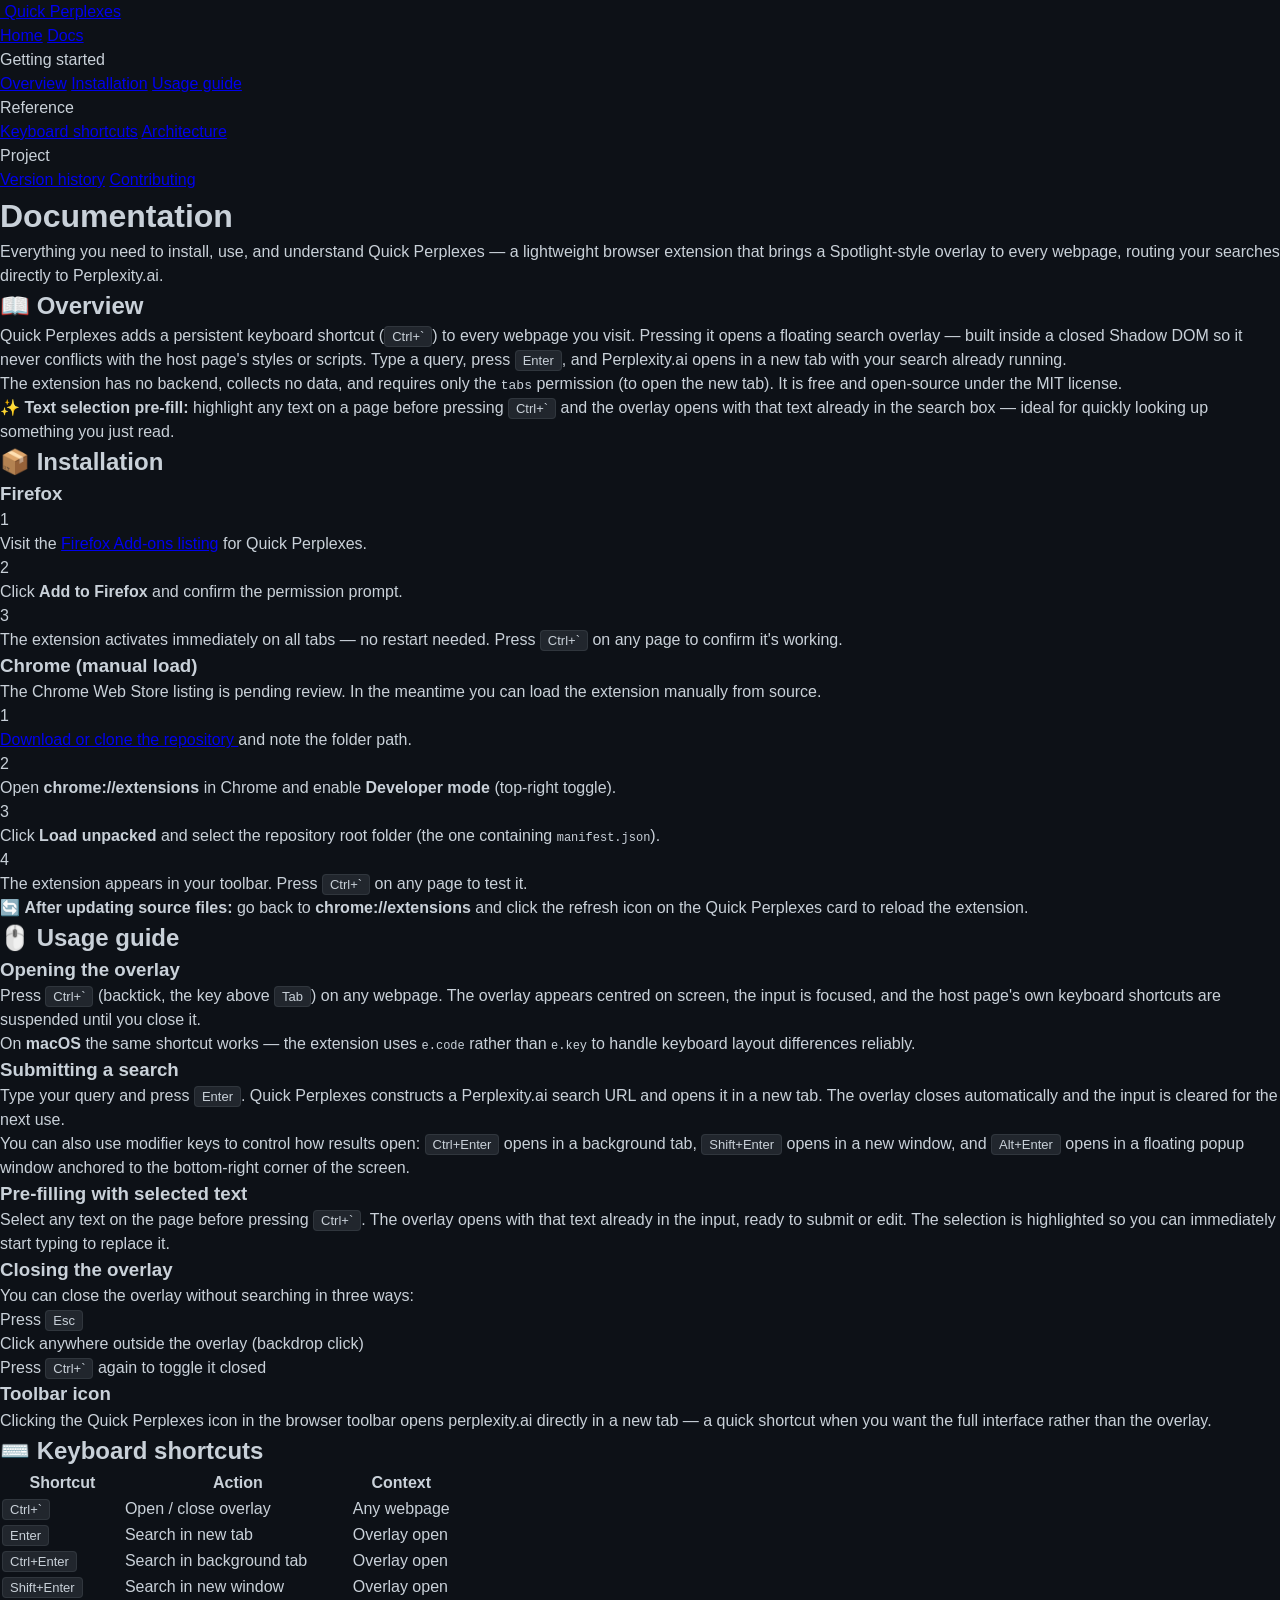
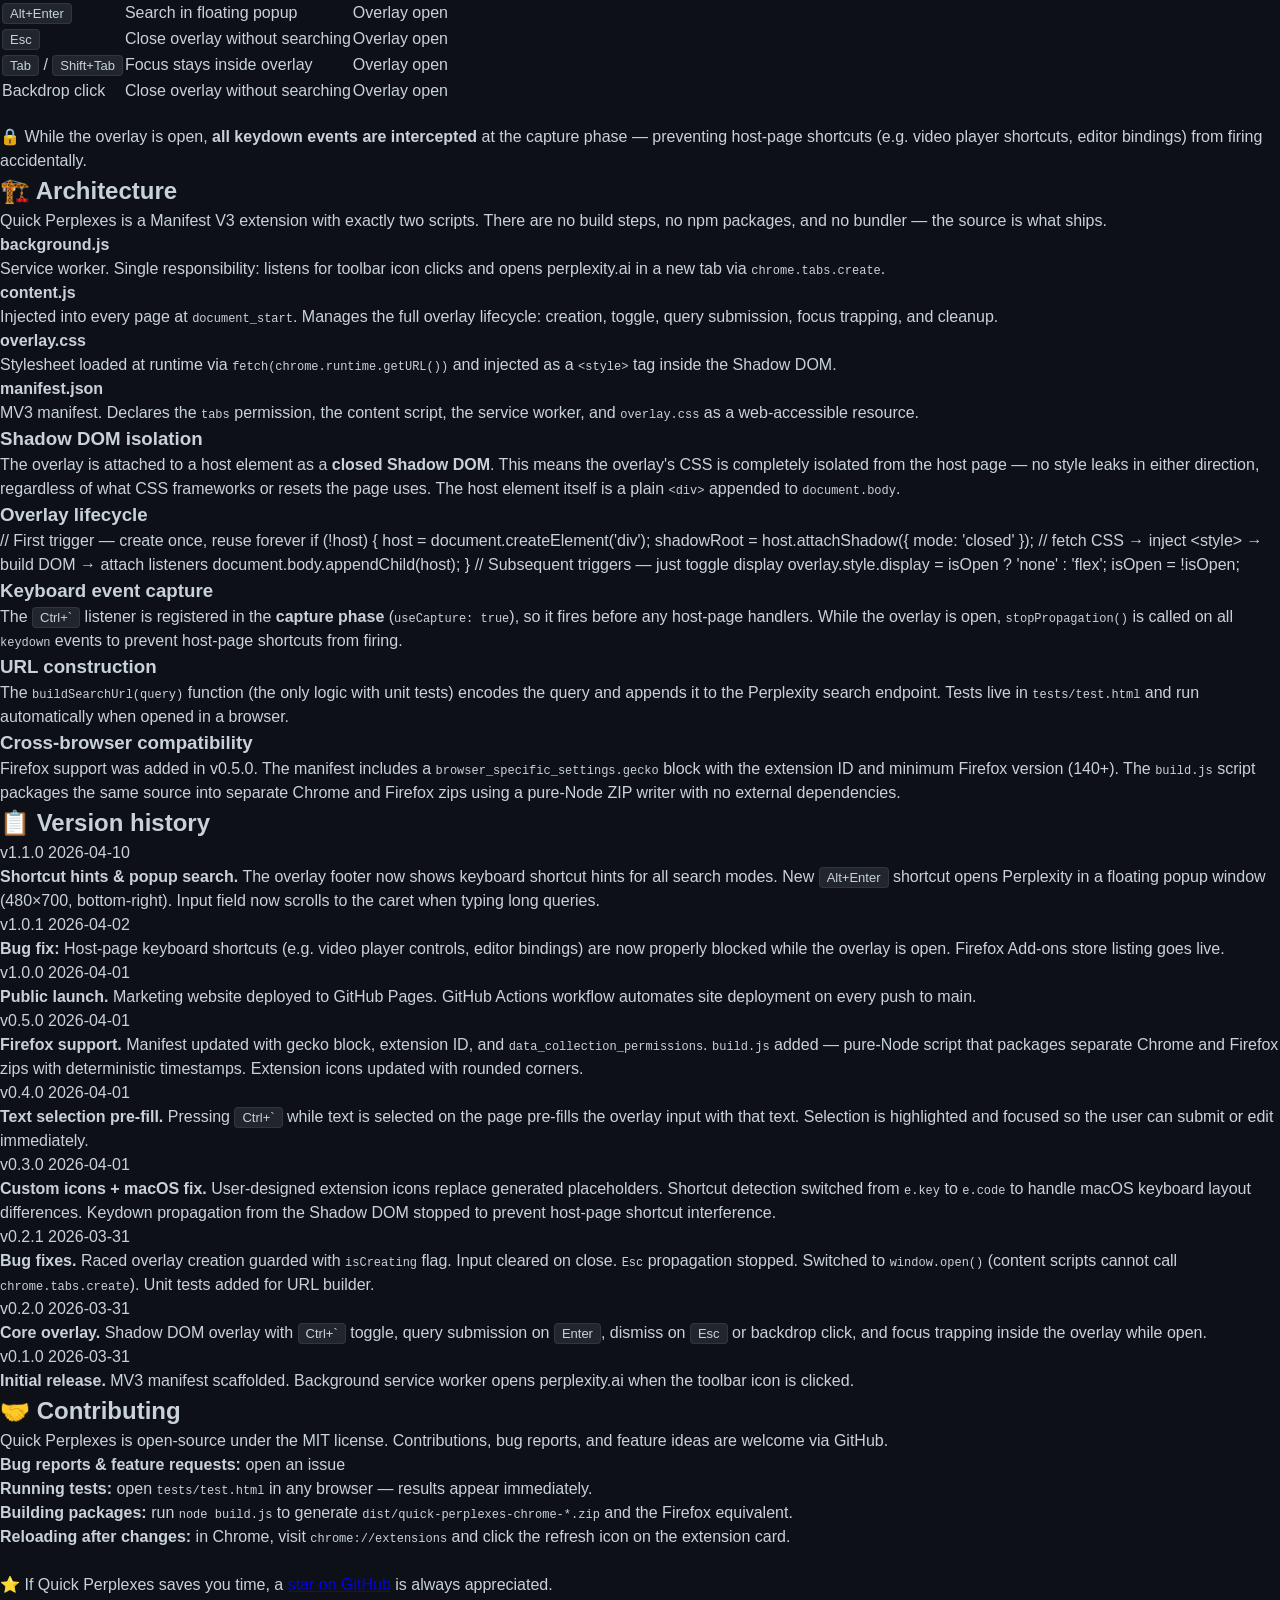
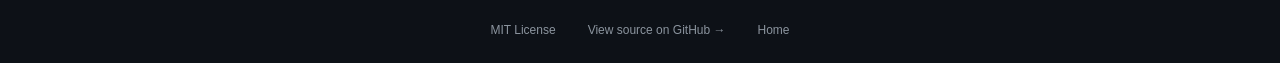
==== site/docs.html @ d2a59f52 "docs: update site with v1.1.0 shortcuts and changelog Add Ctrl+Enter, Shift+Enter, Alt+Enter to keyb" ====
<!DOCTYPE html>
<html lang="en">
<head>
  <meta charset="UTF-8" />
  <meta name="viewport" content="width=device-width, initial-scale=1.0" />
  <title>Docs — Quick Perplexes</title>
  <meta name="description" content="Full documentation for Quick Perplexes: installation, usage, keyboard shortcuts, architecture, and version history." />
  <link rel="icon" href="icon128.png" />
  <link rel="stylesheet" href="style.css" />
</head>
<body>

<!-- Star field -->
<div id="stars"></div>

<!-- Navigation -->
<nav class="nav">
  <div class="nav-inner">
    <a class="nav-logo" href="index.html">
      <img src="icon128.png" alt="" />
      Quick Perplexes
    </a>
    <div class="nav-links">
      <a class="nav-link" href="index.html">Home</a>
      <a class="nav-link active" href="docs.html">Docs</a>
    </div>
  </div>
</nav>

<!-- ── Docs layout ── -->
<div class="docs-layout">

  <!-- Sidebar -->
  <aside class="docs-sidebar" id="sidebar">
    <div class="docs-sidebar-section">
      <div class="docs-sidebar-label">Getting started</div>
      <a href="#overview"      class="active">Overview</a>
      <a href="#installation">Installation</a>
      <a href="#usage">        Usage guide</a>
    </div>
    <div class="docs-sidebar-section">
      <div class="docs-sidebar-label">Reference</div>
      <a href="#keyboard">Keyboard shortcuts</a>
      <a href="#architecture">Architecture</a>
    </div>
    <div class="docs-sidebar-section">
      <div class="docs-sidebar-label">Project</div>
      <a href="#changelog">Version history</a>
      <a href="#contributing">Contributing</a>
    </div>
  </aside>

  <!-- Content -->
  <main class="docs-content" id="docs-content">

    <h1 class="gradient-text">Documentation</h1>
    <p class="docs-lead">
      Everything you need to install, use, and understand Quick Perplexes — a
      lightweight browser extension that brings a Spotlight-style overlay to
      every webpage, routing your searches directly to Perplexity.ai.
    </p>

    <!-- ── Overview ── -->
    <div class="docs-section" id="overview">
      <h2><span class="section-icon">📖</span> Overview</h2>
      <p>
        Quick Perplexes adds a persistent keyboard shortcut (<kbd>Ctrl+`</kbd>) to
        every webpage you visit. Pressing it opens a floating search overlay — built
        inside a closed Shadow DOM so it never conflicts with the host page's styles or
        scripts. Type a query, press <kbd>Enter</kbd>, and Perplexity.ai opens in a new
        tab with your search already running.
      </p>
      <p>
        The extension has no backend, collects no data, and requires only the
        <code style="font-family:monospace;font-size:13px;color:var(--accent-light)">tabs</code>
        permission (to open the new tab). It is free and open-source under the MIT
        license.
      </p>
      <div class="callout">
        <span class="callout-icon">✨</span>
        <span>
          <strong>Text selection pre-fill:</strong> highlight any text on a page before
          pressing <kbd>Ctrl+`</kbd> and the overlay opens with that text already in the
          search box — ideal for quickly looking up something you just read.
        </span>
      </div>
    </div>

    <!-- ── Installation ── -->
    <div class="docs-section" id="installation">
      <h2><span class="section-icon">📦</span> Installation</h2>

      <h3>Firefox</h3>
      <div class="install-steps">
        <div class="install-step">
          <div class="install-step-num">1</div>
          <div class="install-step-body">
            Visit the
            <a href="https://addons.mozilla.org/en-US/firefox/addon/quick-perplexes/"
               target="_blank" rel="noopener">Firefox Add-ons listing</a>
            for Quick Perplexes.
          </div>
        </div>
        <div class="install-step">
          <div class="install-step-num">2</div>
          <div class="install-step-body">
            Click <strong>Add to Firefox</strong> and confirm the permission prompt.
          </div>
        </div>
        <div class="install-step">
          <div class="install-step-num">3</div>
          <div class="install-step-body">
            The extension activates immediately on all tabs — no restart needed. Press
            <kbd>Ctrl+`</kbd> on any page to confirm it's working.
          </div>
        </div>
      </div>

      <h3>Chrome (manual load)</h3>
      <p>The Chrome Web Store listing is pending review. In the meantime you can load the extension manually from source.</p>
      <div class="install-steps">
        <div class="install-step">
          <div class="install-step-num">1</div>
          <div class="install-step-body">
            <a href="https://github.com/ottomando/quick-perplexes" target="_blank" rel="noopener">
              Download or clone the repository
            </a> and note the folder path.
          </div>
        </div>
        <div class="install-step">
          <div class="install-step-num">2</div>
          <div class="install-step-body">
            Open <strong>chrome://extensions</strong> in Chrome and enable
            <strong>Developer mode</strong> (top-right toggle).
          </div>
        </div>
        <div class="install-step">
          <div class="install-step-num">3</div>
          <div class="install-step-body">
            Click <strong>Load unpacked</strong> and select the repository root folder
            (the one containing <code style="font-family:monospace;font-size:12px">manifest.json</code>).
          </div>
        </div>
        <div class="install-step">
          <div class="install-step-num">4</div>
          <div class="install-step-body">
            The extension appears in your toolbar. Press <kbd>Ctrl+`</kbd> on any page
            to test it.
          </div>
        </div>
      </div>

      <div class="callout">
        <span class="callout-icon">🔄</span>
        <span>
          <strong>After updating source files:</strong> go back to
          <strong>chrome://extensions</strong> and click the refresh icon on the
          Quick Perplexes card to reload the extension.
        </span>
      </div>
    </div>

    <!-- ── Usage ── -->
    <div class="docs-section" id="usage">
      <h2><span class="section-icon">🖱️</span> Usage guide</h2>

      <h3>Opening the overlay</h3>
      <p>
        Press <kbd>Ctrl+`</kbd> (backtick, the key above <kbd>Tab</kbd>) on any webpage.
        The overlay appears centred on screen, the input is focused, and the host page's
        own keyboard shortcuts are suspended until you close it.
      </p>
      <p>
        On <strong>macOS</strong> the same shortcut works — the extension uses
        <code style="font-family:monospace;font-size:12px;color:var(--accent-light)">e.code</code>
        rather than <code style="font-family:monospace;font-size:12px;color:var(--accent-light)">e.key</code>
        to handle keyboard layout differences reliably.
      </p>

      <h3>Submitting a search</h3>
      <p>
        Type your query and press <kbd>Enter</kbd>. Quick Perplexes constructs a
        Perplexity.ai search URL and opens it in a new tab. The overlay closes
        automatically and the input is cleared for the next use.
      </p>
      <p>
        You can also use modifier keys to control how results open:
        <kbd>Ctrl+Enter</kbd> opens in a background tab,
        <kbd>Shift+Enter</kbd> opens in a new window, and
        <kbd>Alt+Enter</kbd> opens in a floating popup window anchored to the
        bottom-right corner of the screen.
      </p>

      <h3>Pre-filling with selected text</h3>
      <p>
        Select any text on the page before pressing <kbd>Ctrl+`</kbd>. The overlay opens
        with that text already in the input, ready to submit or edit. The selection
        is highlighted so you can immediately start typing to replace it.
      </p>

      <h3>Closing the overlay</h3>
      <p>You can close the overlay without searching in three ways:</p>
      <ul>
        <li>Press <kbd>Esc</kbd></li>
        <li>Click anywhere outside the overlay (backdrop click)</li>
        <li>Press <kbd>Ctrl+`</kbd> again to toggle it closed</li>
      </ul>

      <h3>Toolbar icon</h3>
      <p>
        Clicking the Quick Perplexes icon in the browser toolbar opens
        <a href="https://perplexity.ai" target="_blank" rel="noopener"
           style="color:var(--accent-light);text-decoration:none">perplexity.ai</a>
        directly in a new tab — a quick shortcut when you want the full interface
        rather than the overlay.
      </p>
    </div>

    <!-- ── Keyboard reference ── -->
    <div class="docs-section" id="keyboard">
      <h2><span class="section-icon">⌨️</span> Keyboard shortcuts</h2>
      <table class="key-table">
        <thead>
          <tr><th>Shortcut</th><th>Action</th><th>Context</th></tr>
        </thead>
        <tbody>
          <tr>
            <td><kbd>Ctrl+`</kbd></td>
            <td>Open / close overlay</td>
            <td>Any webpage</td>
          </tr>
          <tr>
            <td><kbd>Enter</kbd></td>
            <td>Search in new tab</td>
            <td>Overlay open</td>
          </tr>
          <tr>
            <td><kbd>Ctrl+Enter</kbd></td>
            <td>Search in background tab</td>
            <td>Overlay open</td>
          </tr>
          <tr>
            <td><kbd>Shift+Enter</kbd></td>
            <td>Search in new window</td>
            <td>Overlay open</td>
          </tr>
          <tr>
            <td><kbd>Alt+Enter</kbd></td>
            <td>Search in floating popup</td>
            <td>Overlay open</td>
          </tr>
          <tr>
            <td><kbd>Esc</kbd></td>
            <td>Close overlay without searching</td>
            <td>Overlay open</td>
          </tr>
          <tr>
            <td><kbd>Tab</kbd> / <kbd>Shift+Tab</kbd></td>
            <td>Focus stays inside overlay</td>
            <td>Overlay open</td>
          </tr>
          <tr>
            <td>Backdrop click</td>
            <td>Close overlay without searching</td>
            <td>Overlay open</td>
          </tr>
        </tbody>
      </table>
      <div class="callout" style="margin-top:20px">
        <span class="callout-icon">🔒</span>
        <span>
          While the overlay is open, <strong>all keydown events are intercepted</strong>
          at the capture phase — preventing host-page shortcuts (e.g. video player
          shortcuts, editor bindings) from firing accidentally.
        </span>
      </div>
    </div>

    <!-- ── Architecture ── -->
    <div class="docs-section" id="architecture">
      <h2><span class="section-icon">🏗️</span> Architecture</h2>
      <p>
        Quick Perplexes is a Manifest V3 extension with exactly two scripts. There are
        no build steps, no npm packages, and no bundler — the source is what ships.
      </p>

      <div class="arch-grid">
        <div class="arch-card">
          <h4>background.js</h4>
          <p>Service worker. Single responsibility: listens for toolbar icon clicks and opens perplexity.ai in a new tab via <code style="font-size:12px">chrome.tabs.create</code>.</p>
        </div>
        <div class="arch-card">
          <h4>content.js</h4>
          <p>Injected into every page at <code style="font-size:12px">document_start</code>. Manages the full overlay lifecycle: creation, toggle, query submission, focus trapping, and cleanup.</p>
        </div>
        <div class="arch-card">
          <h4>overlay.css</h4>
          <p>Stylesheet loaded at runtime via <code style="font-size:12px">fetch(chrome.runtime.getURL())</code> and injected as a <code style="font-size:12px">&lt;style&gt;</code> tag inside the Shadow DOM.</p>
        </div>
        <div class="arch-card">
          <h4>manifest.json</h4>
          <p>MV3 manifest. Declares the <code style="font-size:12px">tabs</code> permission, the content script, the service worker, and <code style="font-size:12px">overlay.css</code> as a web-accessible resource.</p>
        </div>
      </div>

      <h3>Shadow DOM isolation</h3>
      <p>
        The overlay is attached to a host element as a <strong>closed Shadow DOM</strong>.
        This means the overlay's CSS is completely isolated from the host page — no
        style leaks in either direction, regardless of what CSS frameworks or resets
        the page uses. The host element itself is a plain <code style="font-family:monospace;font-size:12px;color:var(--accent-light)">&lt;div&gt;</code>
        appended to <code style="font-family:monospace;font-size:12px;color:var(--accent-light)">document.body</code>.
      </p>

      <h3>Overlay lifecycle</h3>
      <div class="code-block"><span class="comment">// First trigger — create once, reuse forever</span>
<span class="kw">if</span> (!host) {
  host = document.createElement(<span class="str">'div'</span>);
  shadowRoot = host.attachShadow({ mode: <span class="str">'closed'</span> });
  <span class="comment">// fetch CSS → inject &lt;style&gt; → build DOM → attach listeners</span>
  document.body.appendChild(host);
}

<span class="comment">// Subsequent triggers — just toggle display</span>
overlay.style.display = isOpen ? <span class="str">'none'</span> : <span class="str">'flex'</span>;
isOpen = !isOpen;</div>

      <h3>Keyboard event capture</h3>
      <p>
        The <kbd>Ctrl+`</kbd> listener is registered in the <strong>capture phase</strong>
        (<code style="font-family:monospace;font-size:12px;color:var(--accent-light)">useCapture: true</code>),
        so it fires before any host-page handlers. While the overlay is open,
        <code style="font-family:monospace;font-size:12px;color:var(--accent-light)">stopPropagation()</code>
        is called on all <code style="font-family:monospace;font-size:12px;color:var(--accent-light)">keydown</code>
        events to prevent host-page shortcuts from firing.
      </p>

      <h3>URL construction</h3>
      <p>
        The <code style="font-family:monospace;font-size:12px;color:var(--accent-light)">buildSearchUrl(query)</code>
        function (the only logic with unit tests) encodes the query and appends it to the
        Perplexity search endpoint. Tests live in <code style="font-family:monospace;font-size:12px">tests/test.html</code>
        and run automatically when opened in a browser.
      </p>

      <h3>Cross-browser compatibility</h3>
      <p>
        Firefox support was added in v0.5.0. The manifest includes a
        <code style="font-family:monospace;font-size:12px;color:var(--accent-light)">browser_specific_settings.gecko</code>
        block with the extension ID and minimum Firefox version (140+). The
        <code style="font-family:monospace;font-size:12px">build.js</code> script packages
        the same source into separate Chrome and Firefox zips using a pure-Node ZIP writer
        with no external dependencies.
      </p>
    </div>

    <!-- ── Changelog ── -->
    <div class="docs-section" id="changelog">
      <h2><span class="section-icon">📋</span> Version history</h2>

      <div class="changelog-entry">
        <div class="changelog-header">
          <span class="changelog-tag">v1.1.0</span>
          <span class="changelog-date">2026-04-10</span>
        </div>
        <div class="changelog-desc">
          <strong>Shortcut hints &amp; popup search.</strong> The overlay footer now shows keyboard shortcut hints for all search modes. New <kbd>Alt+Enter</kbd> shortcut opens Perplexity in a floating popup window (480&times;700, bottom-right). Input field now scrolls to the caret when typing long queries.
        </div>
      </div>

      <div class="changelog-entry">
        <div class="changelog-header">
          <span class="changelog-tag">v1.0.1</span>
          <span class="changelog-date">2026-04-02</span>
        </div>
        <div class="changelog-desc">
          <strong>Bug fix:</strong> Host-page keyboard shortcuts (e.g. video player controls, editor bindings) are now properly blocked while the overlay is open. Firefox Add-ons store listing goes live.
        </div>
      </div>

      <div class="changelog-entry">
        <div class="changelog-header">
          <span class="changelog-tag">v1.0.0</span>
          <span class="changelog-date">2026-04-01</span>
        </div>
        <div class="changelog-desc">
          <strong>Public launch.</strong> Marketing website deployed to GitHub Pages. GitHub Actions workflow automates site deployment on every push to main.
        </div>
      </div>

      <div class="changelog-entry">
        <div class="changelog-header">
          <span class="changelog-tag">v0.5.0</span>
          <span class="changelog-date">2026-04-01</span>
        </div>
        <div class="changelog-desc">
          <strong>Firefox support.</strong> Manifest updated with gecko block, extension ID, and <code style="font-family:monospace;font-size:12px">data_collection_permissions</code>. <code style="font-family:monospace;font-size:12px">build.js</code> added — pure-Node script that packages separate Chrome and Firefox zips with deterministic timestamps. Extension icons updated with rounded corners.
        </div>
      </div>

      <div class="changelog-entry">
        <div class="changelog-header">
          <span class="changelog-tag">v0.4.0</span>
          <span class="changelog-date">2026-04-01</span>
        </div>
        <div class="changelog-desc">
          <strong>Text selection pre-fill.</strong> Pressing <kbd>Ctrl+`</kbd> while text is selected on the page pre-fills the overlay input with that text. Selection is highlighted and focused so the user can submit or edit immediately.
        </div>
      </div>

      <div class="changelog-entry">
        <div class="changelog-header">
          <span class="changelog-tag">v0.3.0</span>
          <span class="changelog-date">2026-04-01</span>
        </div>
        <div class="changelog-desc">
          <strong>Custom icons + macOS fix.</strong> User-designed extension icons replace generated placeholders. Shortcut detection switched from <code style="font-family:monospace;font-size:12px">e.key</code> to <code style="font-family:monospace;font-size:12px">e.code</code> to handle macOS keyboard layout differences. Keydown propagation from the Shadow DOM stopped to prevent host-page shortcut interference.
        </div>
      </div>

      <div class="changelog-entry">
        <div class="changelog-header">
          <span class="changelog-tag">v0.2.1</span>
          <span class="changelog-date">2026-03-31</span>
        </div>
        <div class="changelog-desc">
          <strong>Bug fixes.</strong> Raced overlay creation guarded with <code style="font-family:monospace;font-size:12px">isCreating</code> flag. Input cleared on close. <code style="font-family:monospace;font-size:12px">Esc</code> propagation stopped. Switched to <code style="font-family:monospace;font-size:12px">window.open()</code> (content scripts cannot call <code style="font-family:monospace;font-size:12px">chrome.tabs.create</code>). Unit tests added for URL builder.
        </div>
      </div>

      <div class="changelog-entry">
        <div class="changelog-header">
          <span class="changelog-tag">v0.2.0</span>
          <span class="changelog-date">2026-03-31</span>
        </div>
        <div class="changelog-desc">
          <strong>Core overlay.</strong> Shadow DOM overlay with <kbd>Ctrl+`</kbd> toggle, query submission on <kbd>Enter</kbd>, dismiss on <kbd>Esc</kbd> or backdrop click, and focus trapping inside the overlay while open.
        </div>
      </div>

      <div class="changelog-entry">
        <div class="changelog-header">
          <span class="changelog-tag">v0.1.0</span>
          <span class="changelog-date">2026-03-31</span>
        </div>
        <div class="changelog-desc">
          <strong>Initial release.</strong> MV3 manifest scaffolded. Background service worker opens perplexity.ai when the toolbar icon is clicked.
        </div>
      </div>
    </div>

    <!-- ── Contributing ── -->
    <div class="docs-section" id="contributing">
      <h2><span class="section-icon">🤝</span> Contributing</h2>
      <p>
        Quick Perplexes is open-source under the MIT license. Contributions,
        bug reports, and feature ideas are welcome via GitHub.
      </p>
      <ul>
        <li><strong>Bug reports &amp; feature requests:</strong>
          <a href="https://github.com/ottomando/quick-perplexes/issues" target="_blank" rel="noopener"
             style="color:var(--accent-light);text-decoration:none">open an issue</a>
        </li>
        <li><strong>Running tests:</strong> open <code style="font-family:monospace;font-size:12px">tests/test.html</code> in any browser — results appear immediately.</li>
        <li><strong>Building packages:</strong> run <code style="font-family:monospace;font-size:12px">node build.js</code> to generate <code style="font-family:monospace;font-size:12px">dist/quick-perplexes-chrome-*.zip</code> and the Firefox equivalent.</li>
        <li><strong>Reloading after changes:</strong> in Chrome, visit <code style="font-family:monospace;font-size:12px">chrome://extensions</code> and click the refresh icon on the extension card.</li>
      </ul>
      <div class="callout" style="margin-top:24px">
        <span class="callout-icon">⭐</span>
        <span>
          If Quick Perplexes saves you time, a
          <a href="https://github.com/ottomando/quick-perplexes" target="_blank" rel="noopener">star on GitHub</a>
          is always appreciated.
        </span>
      </div>
    </div>

  </main>
</div>

<!-- ── Footer ── -->
<footer>
  <span>MIT License</span>
  <a href="https://github.com/ottomando/quick-perplexes" target="_blank" rel="noopener">View source on GitHub &rarr;</a>
  <a href="index.html">Home</a>
</footer>

<script src="stars.js"></script>
<script>
// Highlight active sidebar link as user scrolls
(function () {
  const links    = document.querySelectorAll('.docs-sidebar a[href^="#"]');
  const sections = Array.from(links).map(l => document.querySelector(l.getAttribute('href')));

  function update() {
    const scrollY = window.scrollY + 90;
    let current = sections[0];
    for (const s of sections) {
      if (s && s.offsetTop <= scrollY) current = s;
    }
    links.forEach(l => {
      const active = l.getAttribute('href') === '#' + (current && current.id);
      l.classList.toggle('active', active);
    });
  }

  window.addEventListener('scroll', update, { passive: true });
  update();
})();
</script>
</body>
</html>
---- site/style.css ----
*, *::before, *::after { box-sizing: border-box; margin: 0; padding: 0; }

body {
  background: #0d1117;
  color: #c9d1d9;
  font-family: -apple-system, BlinkMacSystemFont, 'Segoe UI', sans-serif;
  line-height: 1.5;
}

/* ── Layout ── */
.page {
  max-width: 600px;
  margin: 0 auto;
}

section {
  padding: 56px 32px;
  border-bottom: 1px solid #21262d;
  text-align: center;
}

section:last-of-type {
  border-bottom: none;
}

/* ── Hero ── */
.hero-icon {
  width: 72px;
  height: 72px;
  border-radius: 16px;
  box-shadow: 0 0 32px rgba(88, 166, 255, 0.25);
  margin-bottom: 20px;
  display: block;
  margin-left: auto;
  margin-right: auto;
}

.hero-name {
  font-size: 42px;
  font-weight: 800;
  color: #f0f6fc;
  letter-spacing: -1.5px;
  margin-bottom: 10px;
}

.hero-tagline {
  font-size: 17px;
  color: #8b949e;
  margin-bottom: 8px;
}

.hero-usage {
  font-size: 15px;
  color: #8b949e;
  margin-bottom: 28px;
}

kbd {
  background: #21262d;
  border: 1px solid #30363d;
  border-radius: 4px;
  padding: 2px 7px;
  font-size: 13px;
  color: #c9d1d9;
  font-family: inherit;
}

/* ── Buttons ── */
.btn-row {
  display: flex;
  gap: 12px;
  justify-content: center;
  flex-wrap: wrap;
}

.btn {
  padding: 10px 22px;
  border-radius: 8px;
  font-size: 14px;
  font-weight: 600;
  cursor: pointer;
  border: none;
  text-decoration: none;
  display: inline-block;
}

.btn-primary {
  background: #238636;
  color: #fff;
}

.btn-secondary {
  background: #ff7139;
  color: #fff;
  border: none;
  font-weight: 600;
}

.btn[disabled] {
  opacity: 0.6;
  cursor: default;
}

@media (max-width: 420px) {
  .btn-row {
    flex-direction: column;
    align-items: center;
  }
}

/* ── Demo section ── */
.section-label {
  font-size: 11px;
  text-transform: uppercase;
  letter-spacing: 1.5px;
  color: #8b949e;
  margin-bottom: 20px;
}

.demo-wrapper {
  background: #0d1117;
  border: 1px solid #30363d;
  border-radius: 12px;
  padding: 32px 20px;
  display: inline-flex;
  align-items: center;
  justify-content: center;
  min-width: 300px;
  transition: opacity 0.3s ease;
}

.demo-input {
  background: #1c2128;
  border: 1px solid #444c56;
  border-radius: 8px;
  padding: 12px 18px;
  width: 280px;
  display: flex;
  align-items: center;
  gap: 10px;
}

.demo-icon {
  color: #8b949e;
  font-size: 14px;
  flex-shrink: 0;
}

.demo-text {
  color: #c9d1d9;
  font-size: 14px;
  font-style: italic;
  flex: 1;
}

.cursor {
  display: inline-block;
  width: 2px;
  height: 14px;
  background: #58a6ff;
  vertical-align: middle;
  animation: blink 1s step-start infinite;
}

@keyframes blink {
  50% { opacity: 0; }
}

/* ── How it works ── */
.steps {
  display: flex;
  gap: 32px;
  justify-content: center;
  max-width: 480px;
  margin: 0 auto 24px;
}

.step {
  flex: 1;
}

.step-emoji {
  font-size: 24px;
  margin-bottom: 10px;
}

.step-title {
  font-size: 14px;
  font-weight: 600;
  color: #f0f6fc;
  margin-bottom: 4px;
}

.step-desc {
  font-size: 12px;
  color: #8b949e;
}

.tip {
  display: inline-flex;
  align-items: center;
  gap: 8px;
  background: #161b22;
  border: 1px solid #30363d;
  border-radius: 8px;
  padding: 10px 16px;
  font-size: 13px;
  color: #8b949e;
}

.tip strong {
  color: #c9d1d9;
}

/* ── Install CTA ── */
.cta-title {
  font-size: 22px;
  font-weight: 700;
  color: #f0f6fc;
  margin-bottom: 8px;
}

.cta-sub {
  font-size: 14px;
  color: #8b949e;
  margin-bottom: 20px;
}

/* ── Footer ── */
footer {
  padding: 24px 32px;
  display: flex;
  justify-content: center;
  gap: 32px;
  font-size: 12px;
  color: #8b949e;
}

footer a {
  color: #8b949e;
  text-decoration: none;
}

footer a:hover {
  color: #58a6ff;
  text-decoration: underline;
}
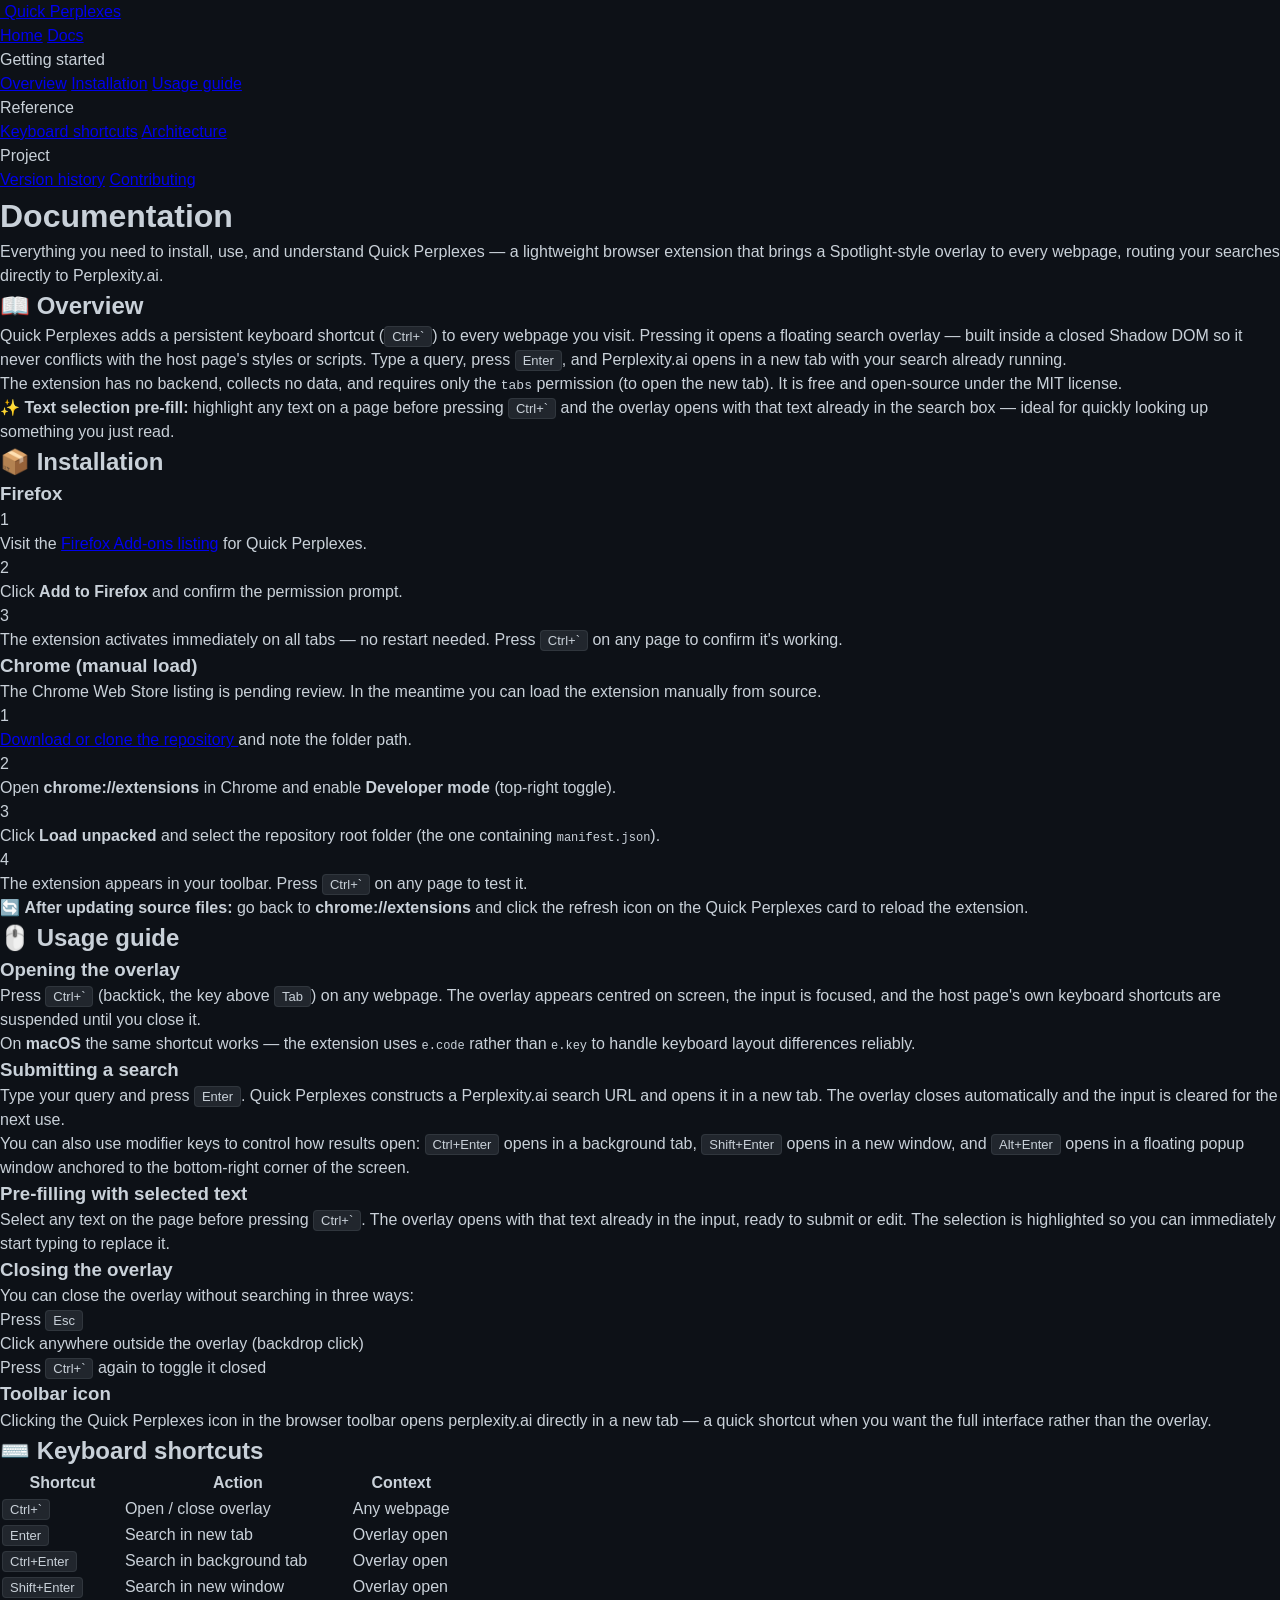
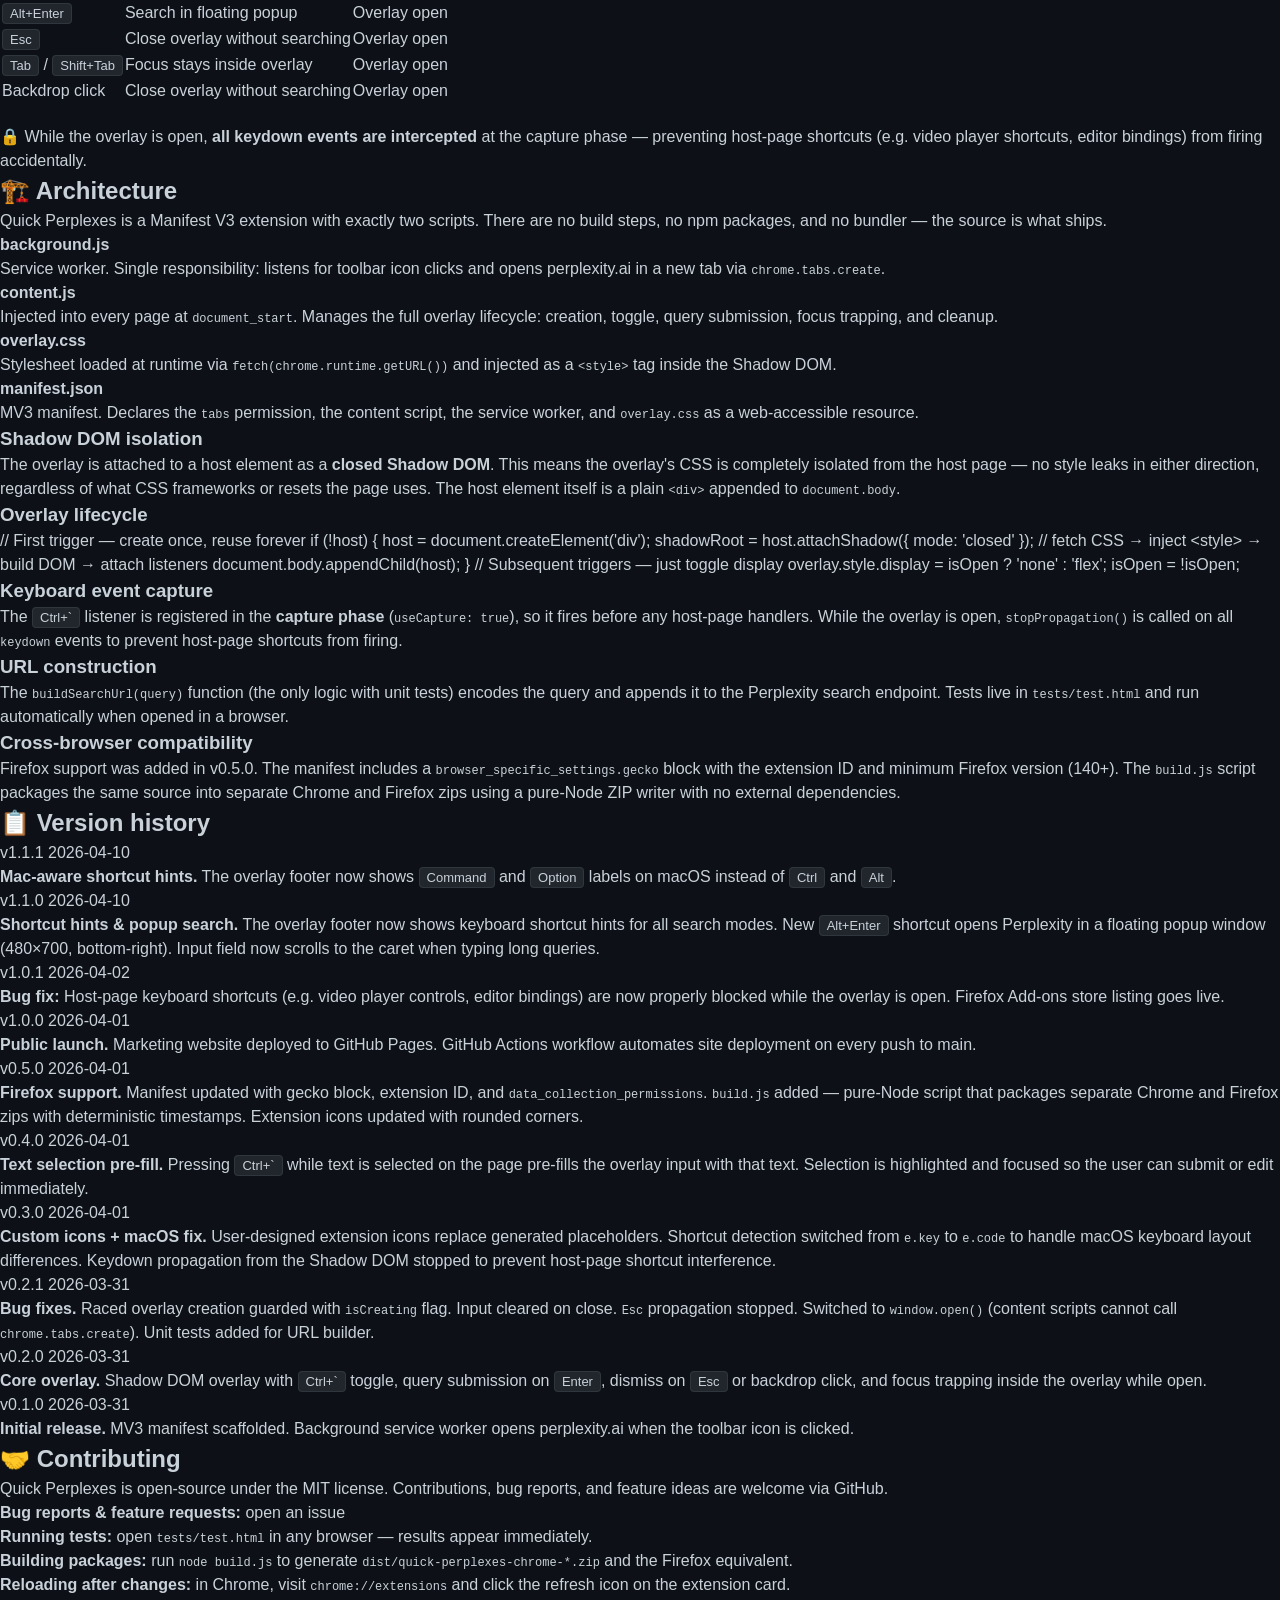
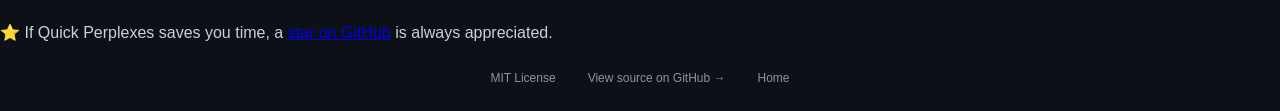
==== commit 262b1abf: "feat: show Command/Option labels in hint bar on macOS Detect Mac via navigator.platform/userAgent an" ====
--- a/site/docs.html
+++ b/site/docs.html
@@ -357,6 +357,16 @@
     <!-- ── Changelog ── -->
     <div class="docs-section" id="changelog">
       <h2><span class="section-icon">📋</span> Version history</h2>
+
+      <div class="changelog-entry">
+        <div class="changelog-header">
+          <span class="changelog-tag">v1.1.1</span>
+          <span class="changelog-date">2026-04-10</span>
+        </div>
+        <div class="changelog-desc">
+          <strong>Mac-aware shortcut hints.</strong> The overlay footer now shows <kbd>Command</kbd> and <kbd>Option</kbd> labels on macOS instead of <kbd>Ctrl</kbd> and <kbd>Alt</kbd>.
+        </div>
+      </div>
 
       <div class="changelog-entry">
         <div class="changelog-header">
